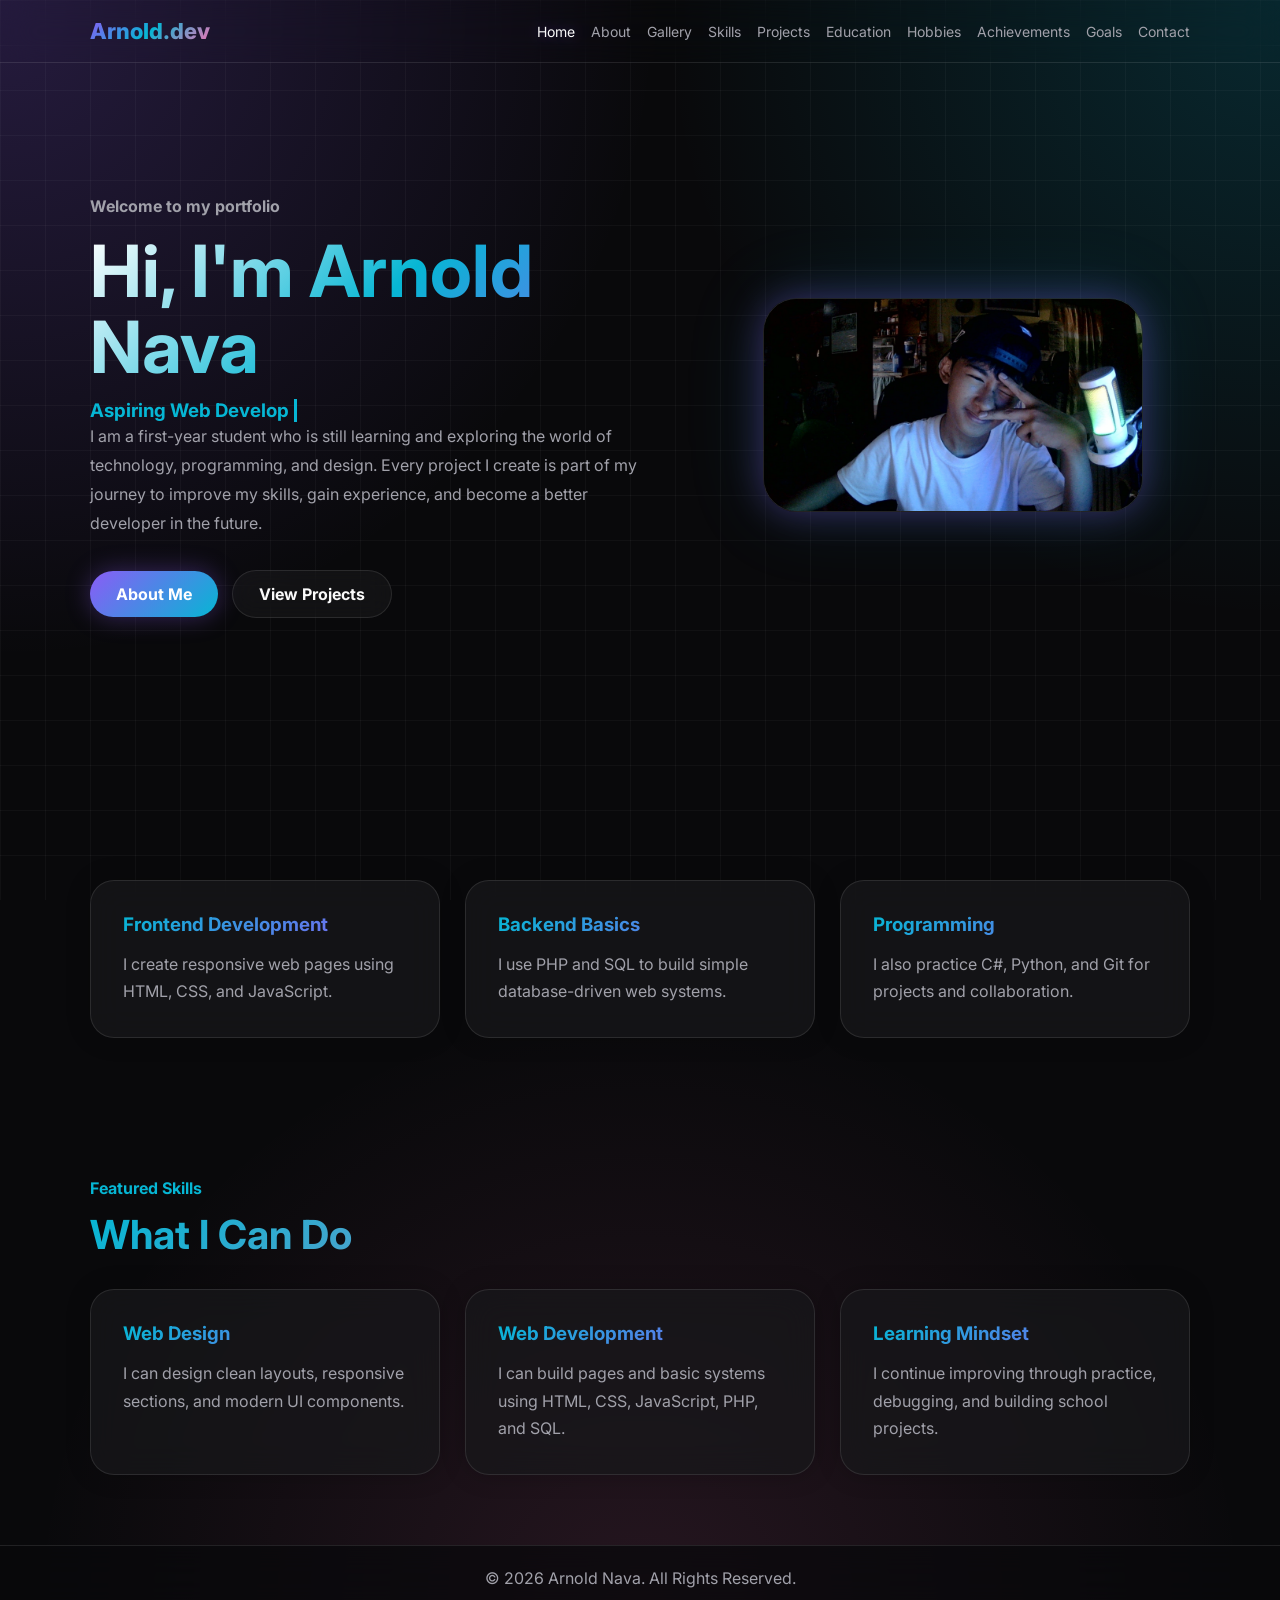
==== index.html @ 069a125d "Add files via upload" ====
<!doctype html>
<html lang="en">
  <head>
    <meta charset="UTF-8" />
    <meta name="viewport" content="width=device-width, initial-scale=1.0" />
    <title>Arnold Nava | Personal Portfolio</title>

    <link rel="stylesheet" href="src/css/style.css" />
  </head>

  <body>
    <header>
      <nav class="navbar">
        <h2 class="logo">Arnold.dev</h2>

        <input type="checkbox" id="menu-toggle" />

        <label for="menu-toggle" class="burger">
          <span></span>
          <span></span>
          <span></span>
        </label>

        <ul class="nav-links">
          <li><a href="index.html" class="active">Home</a></li>
          <li><a href="pages/about.html">About</a></li>
          <li><a href="pages/gallery.html">Gallery</a></li>
          <li><a href="pages/skills.html">Skills</a></li>
          <li><a href="pages/projects.html">Projects</a></li>
          <li><a href="pages/education.html">Education</a></li>
          <li><a href="pages/hobbies.html">Hobbies</a></li>
          <li><a href="pages/achievements.html">Achievements</a></li>
          <li><a href="pages/goals.html">Goals</a></li>
          <li><a href="pages/contact.html">Contact</a></li>
        </ul>
      </nav>
    </header>

    <main>
      <section class="hero reveal">
        <div class="hero-text">
          <p class="small-title">Welcome to my portfolio</p>

          <h1>Hi, I'm Arnold Nava</h1>

          <h3><span class="typing"></span></h3>

          <p>
            I am a first-year student who is still learning and exploring the
            world of technology, programming, and design. Every project I create
            is part of my journey to improve my skills, gain experience, and
            become a better developer in the future.
          </p>

          <div class="buttons">
            <a href="pages/about.html" class="btn">About Me</a>
            <a href="pages/projects.html" class="btn-outline">View Projects</a>
          </div>
        </div>

        <div class="hero-image">
          <img src="src/img/profile.jpg" alt="Arnold Nava Profile Picture" />
        </div>
      </section>

      <section class="cards reveal">
        <div class="card">
          <h3>Frontend Development</h3>
          <p>
            I create responsive web pages using HTML, CSS, and JavaScript.
          </p>
        </div>

        <div class="card">
          <h3>Backend Basics</h3>
          <p>
            I use PHP and SQL to build simple database-driven web systems.
          </p>
        </div>

        <div class="card">
          <h3>Programming</h3>
          <p>
            I also practice C#, Python, and Git for projects and collaboration.
          </p>
        </div>
      </section>

      <section class="page-section reveal">
        <p class="small-title">Featured Skills</p>

        <h2 class="page-title">What I Can Do</h2>

        <div class="grid">
          <div class="card">
            <h3>Web Design</h3>
            <p>
              I can design clean layouts, responsive sections, and modern UI
              components.
            </p>
          </div>

          <div class="card">
            <h3>Web Development</h3>
            <p>
              I can build pages and basic systems using HTML, CSS, JavaScript,
              PHP, and SQL.
            </p>
          </div>

          <div class="card">
            <h3>Learning Mindset</h3>
            <p>
              I continue improving through practice, debugging, and building
              school projects.
            </p>
          </div>
        </div>
      </section>
    </main>

    <footer>
      <p>© 2026 Arnold Nava. All Rights Reserved.</p>
    </footer>

    <script src="src/js/main.js"></script>
  </body>
</html>
---- src/css/style.css ----
@import url("https://fonts.googleapis.com/css2?family=Inter:wght@100..900&display=swap");

:root {
    --bg: #09090b;
    --card: rgba(24, 24, 27, 0.72);
    --section: rgba(17, 24, 39, 0.65);

    --text: #fafafa;
    --muted: #a1a1aa;

    --accent: #8b5cf6;
    --accent2: #06b6d4;
    --accent3: #f472b6;

    --border: rgba(255, 255, 255, 0.1);
    --glow: rgba(139, 92, 246, 0.35);
}

* {
    margin: 0;
    padding: 0;
    box-sizing: border-box;
    font-family: "Inter", sans-serif;
}

html {
    scroll-behavior: smooth;
}

body {
    color: var(--text);
    background:
        radial-gradient(circle at top left, rgba(139, 92, 246, 0.22), transparent 32%),
        radial-gradient(circle at top right, rgba(6, 182, 212, 0.18), transparent 30%),
        radial-gradient(circle at bottom, rgba(244, 114, 182, 0.12), transparent 35%),
        var(--bg);
    min-height: 100vh;
    overflow-x: hidden;
}
body::-webkit-scrollbar {
    display: none;
}

body::before {
    content: "";
    position: fixed;
    inset: 0;
    background-image:
        linear-gradient(rgba(255, 255, 255, 0.035) 1px, transparent 1px),
        linear-gradient(90deg, rgba(255, 255, 255, 0.035) 1px, transparent 1px);
    background-size: 45px 45px;
    pointer-events: none;
    z-index: -1;
}

/* NAVBAR */
.navbar {

    padding: 18px 7%;
    background: rgba(0, 0, 0, 0.01);
    backdrop-filter: blur(18px);
    display: flex;
    justify-content: space-between;
    align-items: center;
    border-bottom: 1px solid var(--border);
    position: fixed;
    top: 0;
    z-index: 100;
    width: 100%;
    left: 0;
}

.logo {
    font-size: 22px;
    font-weight: 800;
    background: linear-gradient(135deg, var(--accent), var(--accent2), var(--accent3));
    -webkit-background-clip: text;
    color: transparent;
}

.nav-links {
    display: flex;
    gap: 16px;
    list-style: none;
}

.nav-links a {
    color: var(--muted);
    text-decoration: none;
    font-size: 14px;
    transition: 0.3s;
}

.nav-links a:hover,
.nav-links a.active {
    color: var(--text);
    text-shadow: 0 0 14px var(--glow);
}

/* BURGER */
#menu-toggle {
    display: none;
}

.burger {
    display: none;
    flex-direction: column;
    gap: 5px;
    cursor: pointer;
}

.burger span {
    width: 28px;
    height: 3px;
    background: linear-gradient(135deg, var(--accent), var(--accent2));
    border-radius: 5px;
    transition: 0.3s;
}

/* HERO */
.hero {
    min-height: 90vh;
    padding: 90px 7%;
    display: grid;
    grid-template-columns: 1.2fr 1fr;
    align-items: center;
    gap: 55px;
}

.small-title {
    color: var(--accent2);
    font-weight: 700;
    margin-bottom: 12px;
}

.hero h1 {
    font-size: clamp(42px, 6vw, 72px);
    line-height: 1.05;
    margin-bottom: 15px;
    background: linear-gradient(135deg, #ffffff, var(--accent2), var(--accent));
    -webkit-background-clip: text;
    color: transparent;
}

.typing {
    color: var(--accent2);
    border-right: 3px solid var(--accent2);
    padding-right: 5px;
    animation: blink 0.7s infinite;
}

@keyframes blink {
    50% {
        border-color: transparent;
    }
}

.hero p {
    color: var(--muted);
    line-height: 1.8;
    max-width: 650px;
}

.hero-image {
    display: flex;
    justify-content: center;
}

.hero-image img {
    width: 100%;
    max-width: 380px;
    border-radius: 34px;
    border: 1px solid var(--border);
    box-shadow:
        0 0 35px rgba(139, 92, 246, 0.35),
        0 0 80px rgba(6, 182, 212, 0.15);
}

/* BUTTONS */
.buttons {
    margin-top: 32px;
}

.btn,
.btn-outline {
    padding: 13px 26px;
    border-radius: 999px;
    text-decoration: none;
    display: inline-block;
    margin-right: 10px;
    font-weight: 700;
    transition: 0.3s;
}

.btn {
    background: linear-gradient(135deg, var(--accent), var(--accent2));
    color: white;
    box-shadow: 0 0 24px rgba(139, 92, 246, 0.35);
}

.btn-outline {
    border: 1px solid var(--border);
    color: var(--text);
    background: rgba(255, 255, 255, 0.04);
    backdrop-filter: blur(12px);
}

.btn:hover,
.btn-outline:hover {
    transform: translateY(-4px);
    box-shadow: 0 0 35px rgba(6, 182, 212, 0.32);
}

/* CARDS */
.cards,
.grid {
    display: grid;
    grid-template-columns: repeat(3, 1fr);
    gap: 25px;
}

.cards,
.page-section {
    padding: 70px 7%;
}

.card {
    background: var(--card);
    border: 1px solid var(--border);
    border-radius: 24px;
    padding: 32px;
    backdrop-filter: blur(16px);
    box-shadow: 0 0 25px rgba(0, 0, 0, 0.22);
    transition: 0.3s;
}

.card:hover {
    transform: translateY(-8px);
    border-color: rgba(139, 92, 246, 0.55);
    box-shadow:
        0 0 35px rgba(139, 92, 246, 0.22),
        0 0 70px rgba(6, 182, 212, 0.08);
}

.card h3 {
    margin-bottom: 15px;
    background: linear-gradient(135deg, var(--accent2), var(--accent));
    -webkit-background-clip: text;
    color: transparent;
}

.card p {
    color: var(--muted);
    line-height: 1.7;
}

.page-title {
    font-size: 40px;
    margin-bottom: 30px;
    background: linear-gradient(135deg, var(--accent2), var(--accent3));
    -webkit-background-clip: text;
    color: transparent;
}

/* FOOTER */
footer {
    padding: 22px;
    text-align: center;
    background: rgba(9, 9, 11, 0.75);
    backdrop-filter: blur(16px);
    border-top: 1px solid var(--border);
    color: var(--muted);
}

/* MOBILE */
body.menu-open {
  overflow: hidden;
}

/* MOBILE NAV */
@media (max-width: 1024px) {

  .burger {
    display: flex;
    z-index: 1001;
  }

  .nav-links {
    position: fixed;

    top: 82px;
    left: 0;

    width: 100%;
    height: calc(100vh - 82px);

    overflow-y: auto;
    overflow-x: hidden;

    padding: 20px 7%;

    display: none;
    flex-direction: column;
    gap: 6px;

    background: rgba(9, 9, 11, 0.96);

    backdrop-filter: blur(20px);
    -webkit-backdrop-filter: blur(20px);

    border-top: 1px solid var(--border);

    z-index: 999;

    animation: slideDown 0.3s ease;
  }

  .nav-links::-webkit-scrollbar {
    display: none;
  }

  .nav-links li {
    width: 100%;
    list-style: none;
  }

  .nav-links a {
    display: block;

    width: 100%;

    padding: 16px 0;

    color: var(--text);

    font-size: 17px;

    border-bottom: 1px solid rgba(255,255,255,0.05);

    transition: 0.3s ease;
  }

  .nav-links a:hover {
    padding-left: 10px;
    color: white;
  }

  #menu-toggle:checked ~ .nav-links {
    display: flex;
  }

  /* BURGER TO X */
  #menu-toggle:checked + .burger span:nth-child(1) {
    transform: rotate(45deg) translate(6px, 6px);
  }

  #menu-toggle:checked + .burger span:nth-child(2) {
    opacity: 0;
  }

  #menu-toggle:checked + .burger span:nth-child(3) {
    transform: rotate(-45deg) translate(6px, -6px);
  }

  /* HERO */
  .hero {
    grid-template-columns: 1fr;
    text-align: center;
    gap: 45px;
  }

  .hero p {
    margin: auto;
  }

  .hero-image img {
    max-width: 320px;
  }

  .typing {
    margin-left: auto;
    margin-right: auto;
  }

  .cards,
  .grid {
    grid-template-columns: 1fr;
  }
}

/* MENU ANIMATION */
@keyframes slideDown {
  from {
    opacity: 0;
    transform: translateY(-15px);
  }

  to {
    opacity: 1;
    transform: translateY(0);
  }
}

/* REVEAL */
.reveal {
    opacity: 0;
    transform: translateY(60px);
    transition: 0.8s ease;
}

.reveal.active {
    opacity: 1;
    transform: translateY(0);
}
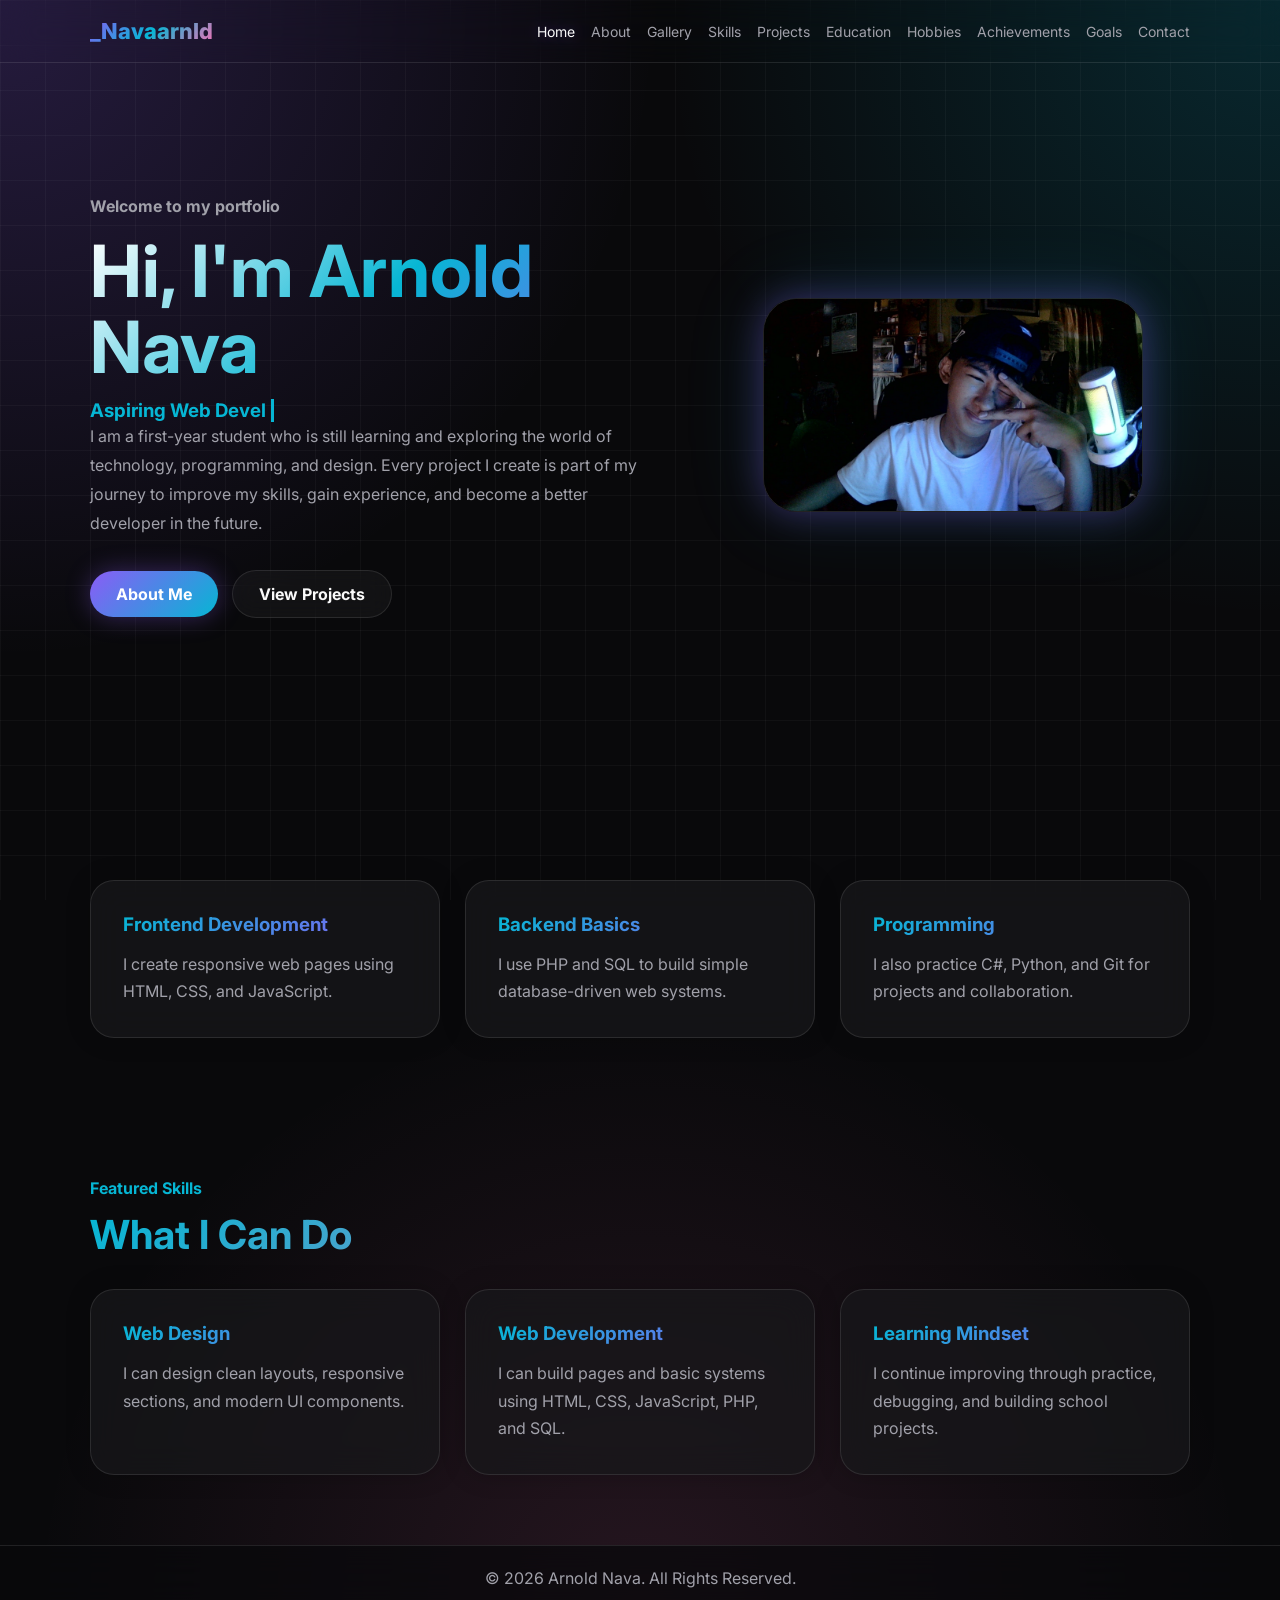
==== commit cbed4714: "final commit" ====
--- a/index.html
+++ b/index.html
@@ -11,7 +11,7 @@
   <body>
     <header>
       <nav class="navbar">
-        <h2 class="logo">Arnold.dev</h2>
+        <h2 class="logo">_Navaarnld</h2>
 
         <input type="checkbox" id="menu-toggle" />
 
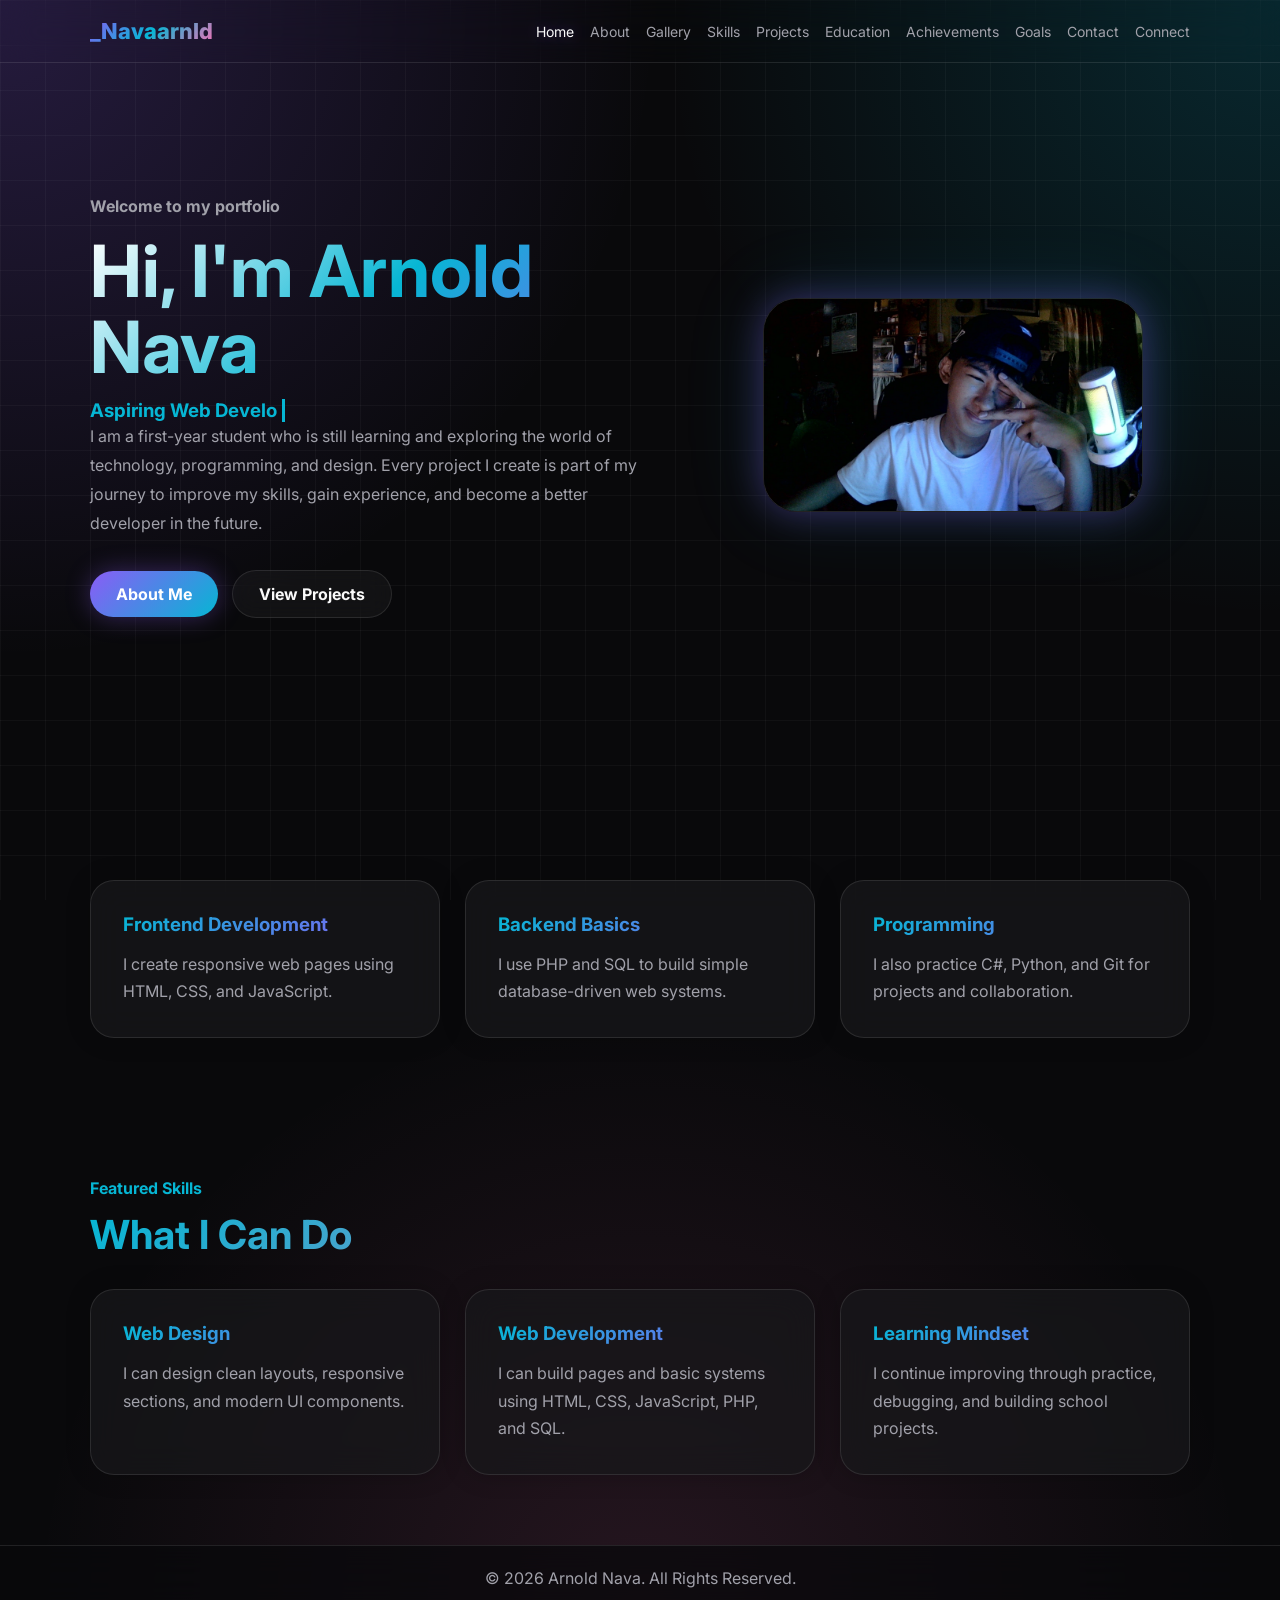
==== commit 1ffe2731: "Update navigation links and improve structure" ====
--- a/index.html
+++ b/index.html
@@ -28,10 +28,10 @@
           <li><a href="pages/skills.html">Skills</a></li>
           <li><a href="pages/projects.html">Projects</a></li>
           <li><a href="pages/education.html">Education</a></li>
-          <li><a href="pages/hobbies.html">Hobbies</a></li>
           <li><a href="pages/achievements.html">Achievements</a></li>
           <li><a href="pages/goals.html">Goals</a></li>
           <li><a href="pages/contact.html">Contact</a></li>
+          <li><a href="pages/connect.html">Connect</a></li>
         </ul>
       </nav>
     </header>
@@ -125,4 +125,4 @@
 
     <script src="src/js/main.js"></script>
   </body>
-</html>+</html>
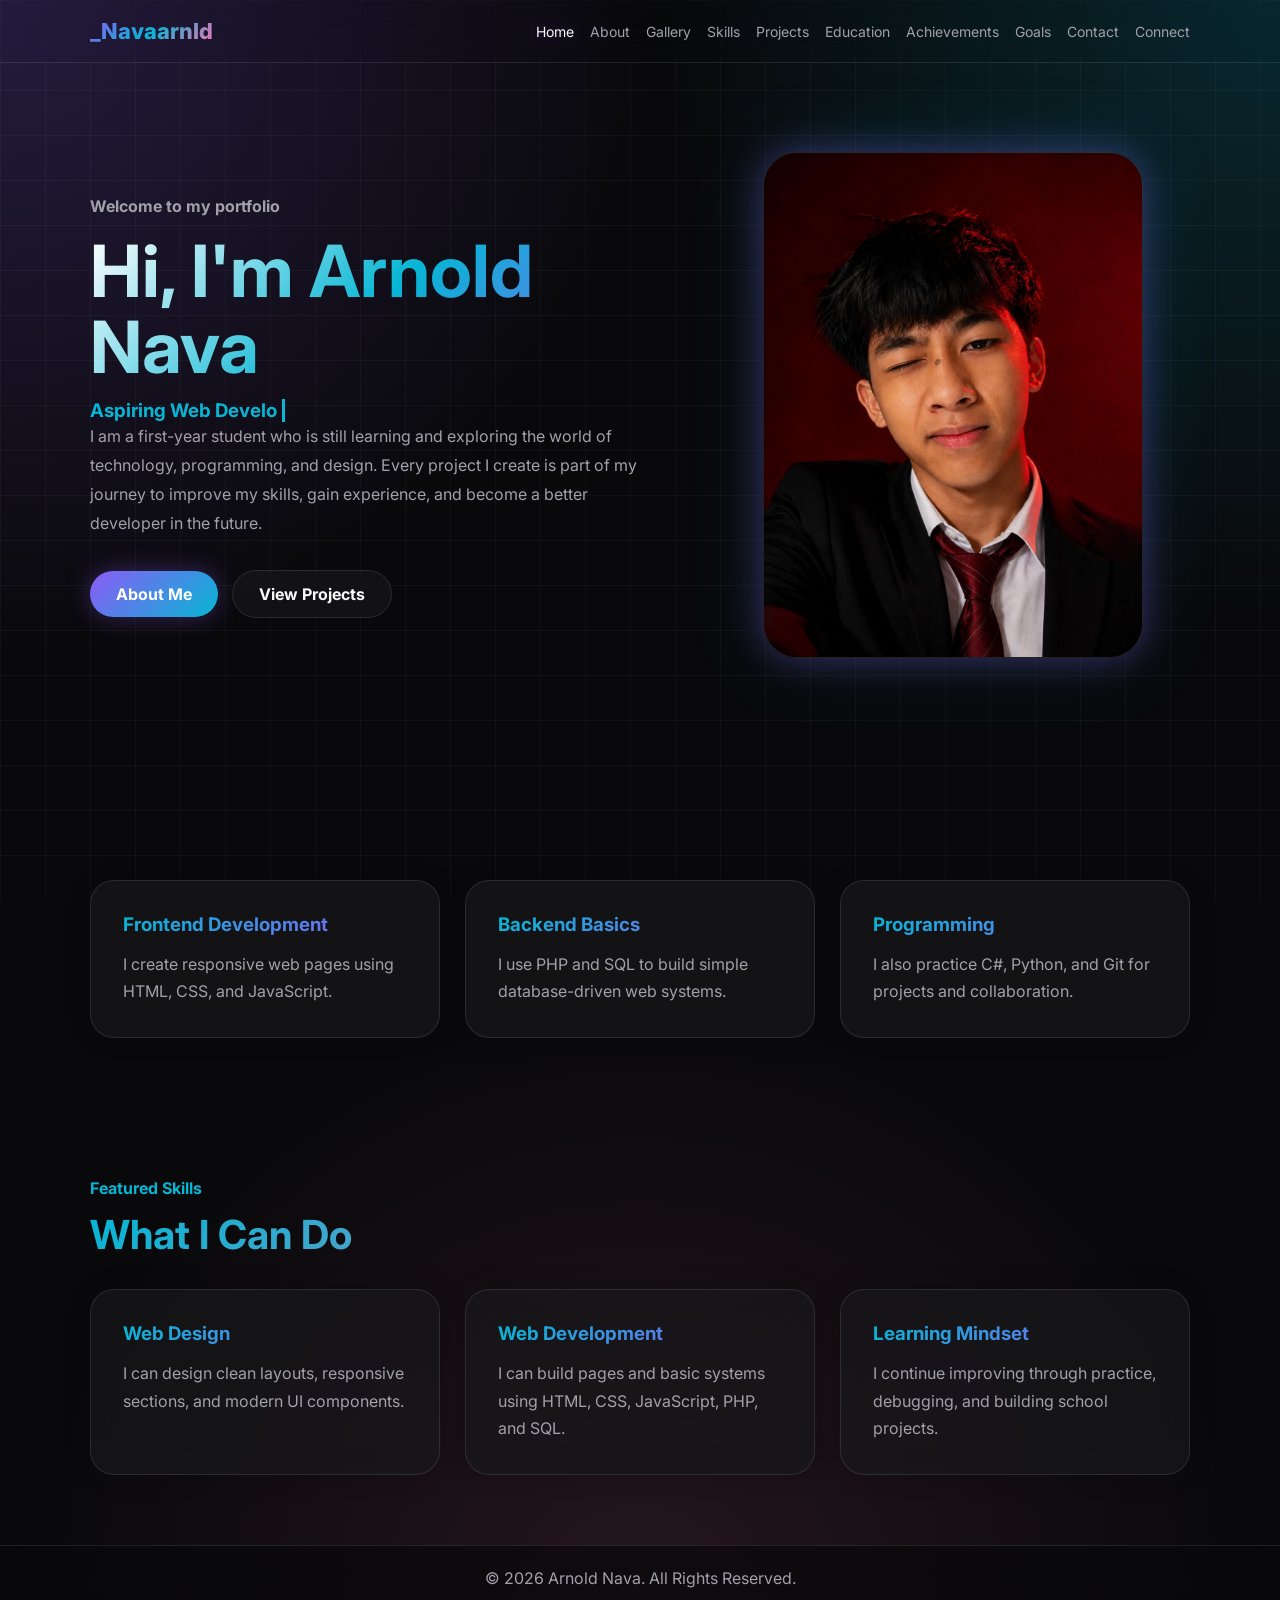
==== commit 949fe16b: "fixed profile and nav" ====
--- a/index.html
+++ b/index.html
@@ -59,7 +59,7 @@
         </div>
 
         <div class="hero-image">
-          <img src="src/img/profile.jpg" alt="Arnold Nava Profile Picture" />
+          <img src="src/img/profile2.jpg" alt="Arnold Nava Profile Picture" />
         </div>
       </section>
 
@@ -125,4 +125,4 @@
 
     <script src="src/js/main.js"></script>
   </body>
-</html>
+</html>
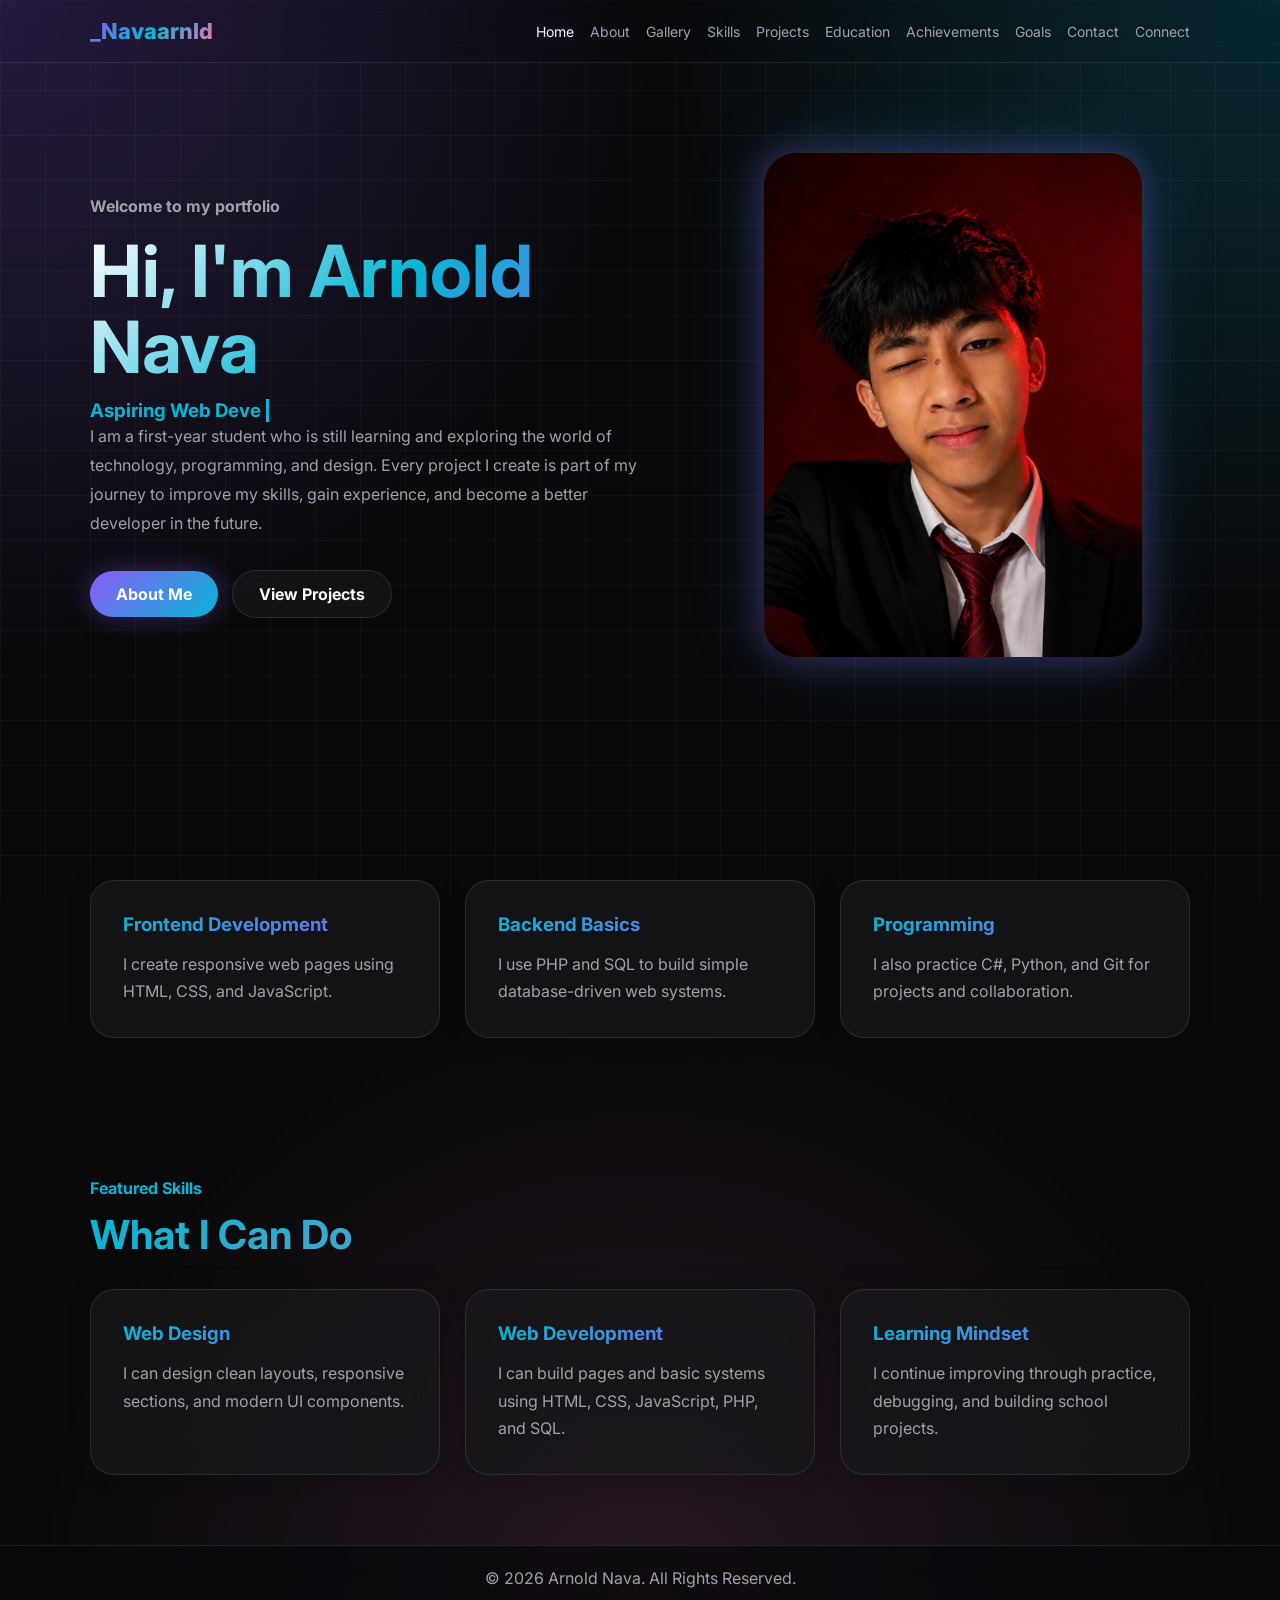
==== commit 0c33b590: "fixed profile and nav" ====
--- a/index.html
+++ b/index.html
@@ -125,4 +125,4 @@
 
     <script src="src/js/main.js"></script>
   </body>
-</html>+</html>
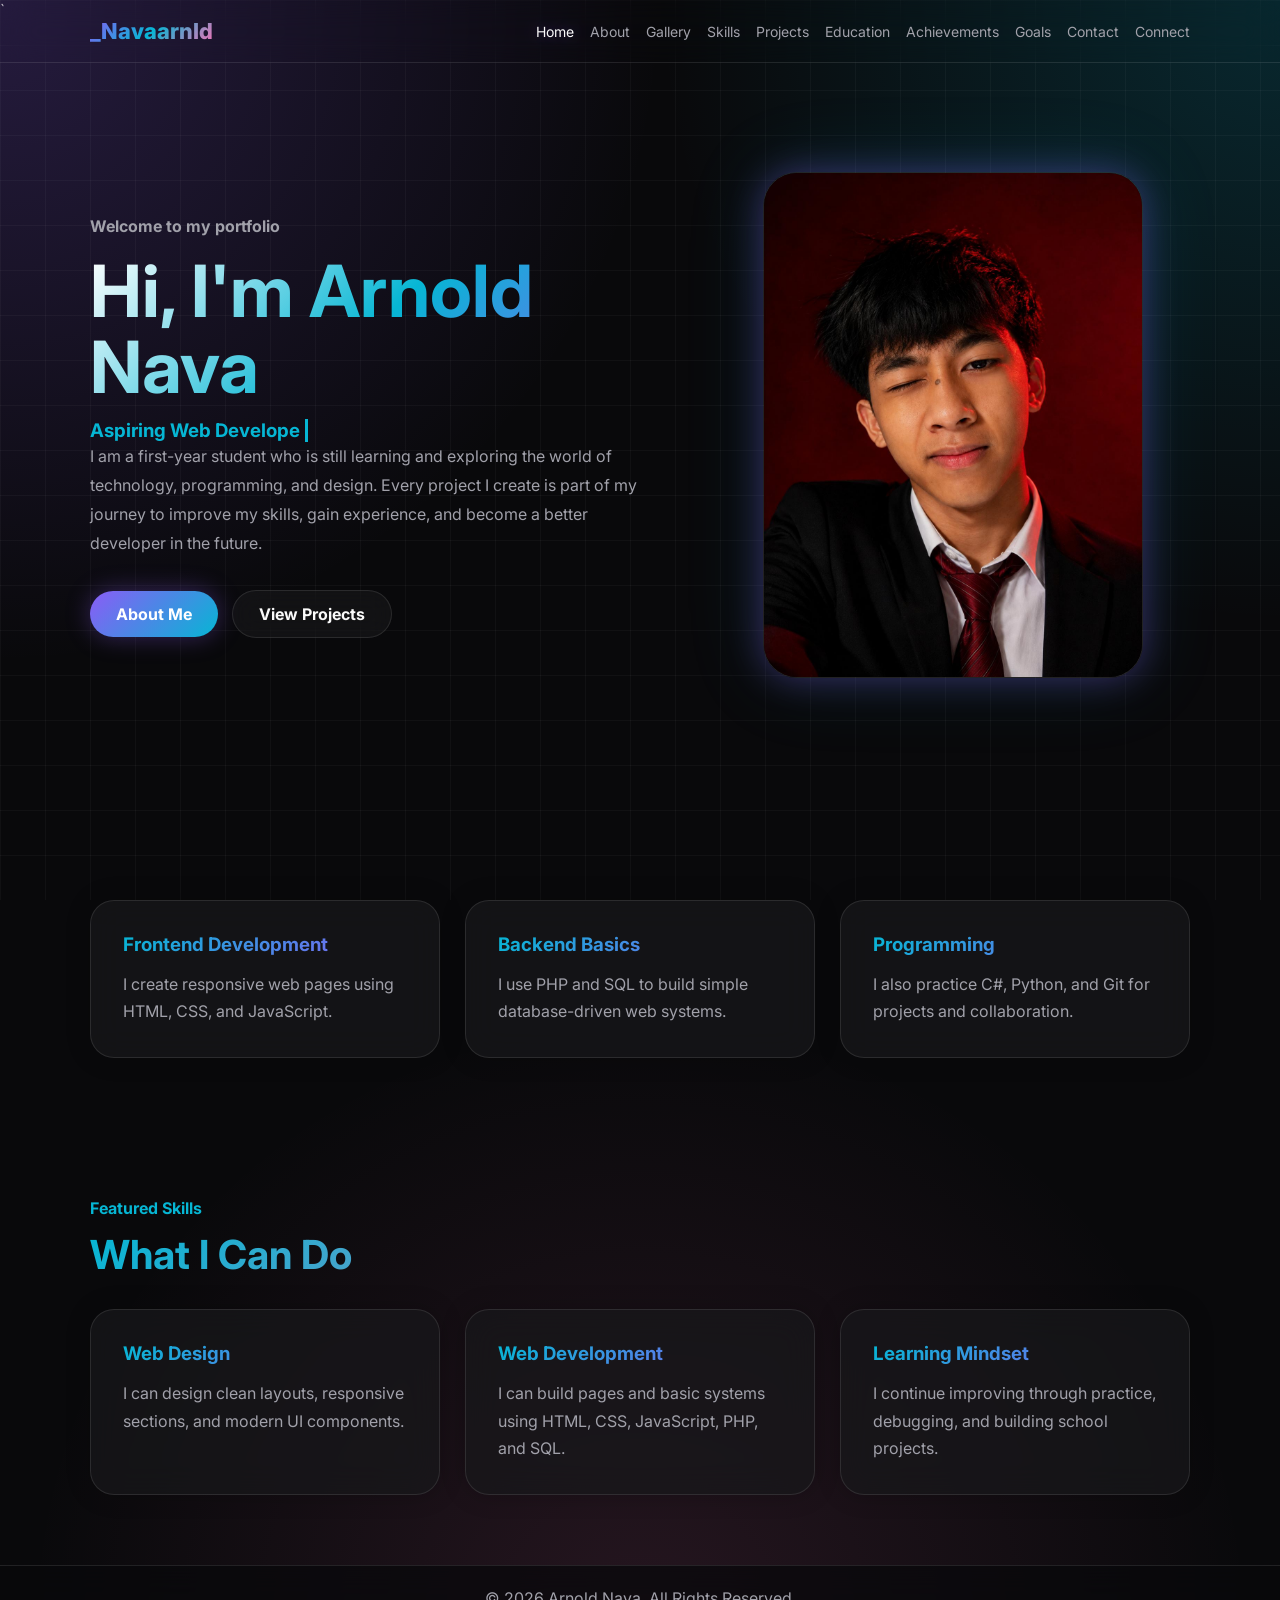
==== commit 8cb07a48: "asdasd" ====
--- a/index.html
+++ b/index.html
@@ -33,7 +33,7 @@
           <li><a href="pages/contact.html">Contact</a></li>
           <li><a href="pages/connect.html">Connect</a></li>
         </ul>
-      </nav>
+      </nav>`
     </header>
 
     <main>
